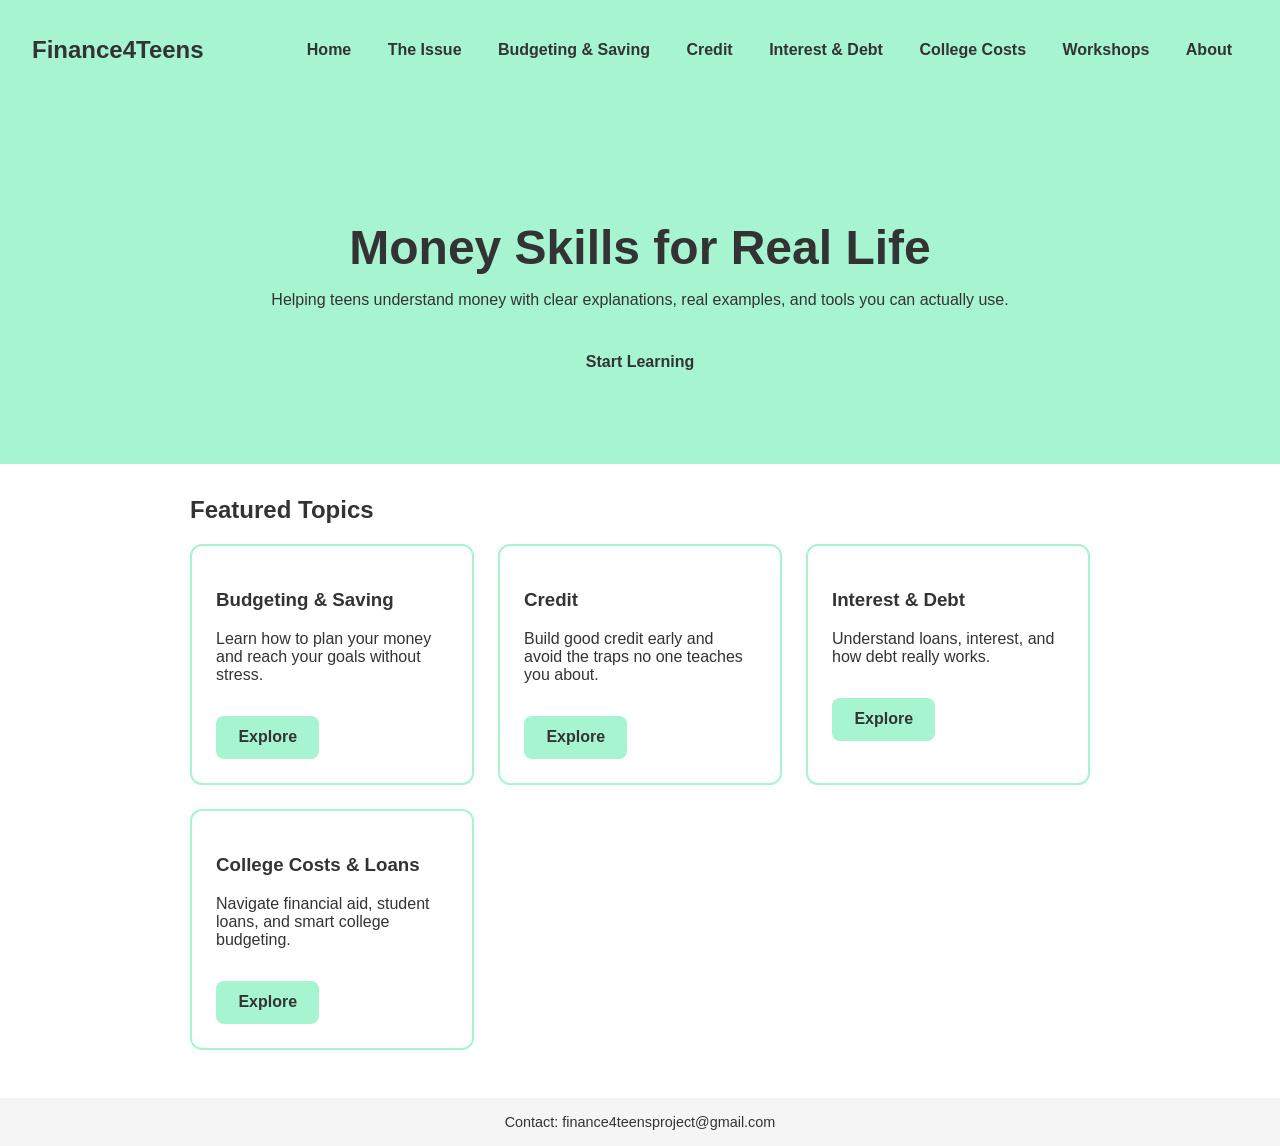
==== index.html @ e800d02d "Add files via upload" ====
<!DOCTYPE html>
<html>
<head>
    <title>Finance4Teens</title>
    <link rel="stylesheet" href="style.css">
</head>

<body>

<header>
    <h2>Finance4Teens</h2>
    <nav>
        <a href="index.html">Home</a>
        <a href="the-issue.html">The Issue</a>
        <a href="budgeting.html">Budgeting & Saving</a>
        <a href="credit.html">Credit</a>
        <a href="interest-debt.html">Interest & Debt</a>
        <a href="college-costs.html">College Costs</a>
        <a href="workshops.html">Workshops</a>
        <a href="about.html">About</a>
    </nav>
</header>

<section class="hero">
    <h1>Money Skills for Real Life</h1>
    <p>Helping teens understand money with clear explanations, real examples, and tools you can actually use.</p>
    <a class="btn" href="the-issue.html">Start Learning</a>
</section>

<div class="container">
    <h2>Featured Topics</h2>
    <div class="card-grid">

        <div class="card">
            <h3>Budgeting & Saving</h3>
            <p>Learn how to plan your money and reach your goals without stress.</p>
            <a class="btn" href="budgeting.html">Explore</a>
        </div>

        <div class="card">
            <h3>Credit</h3>
            <p>Build good credit early and avoid the traps no one teaches you about.</p>
            <a class="btn" href="credit.html">Explore</a>
        </div>

        <div class="card">
            <h3>Interest & Debt</h3>
            <p>Understand loans, interest, and how debt really works.</p>
            <a class="btn" href="interest-debt.html">Explore</a>
        </div>

        <div class="card">
            <h3>College Costs & Loans</h3>
            <p>Navigate financial aid, student loans, and smart college budgeting.</p>
            <a class="btn" href="college-costs.html">Explore</a>
        </div>

    </div>
</div>

<footer>
    Contact: finance4teensproject@gmail.com
</footer>

</body>
</html>
---- style.css ----
:root {
    --mint: #a7f5d0;
    --dark-mint: #6fd0a9;
    --text: #333;
    --white: #ffffff;
}

body {
    margin: 0;
    font-family: 'Inter', sans-serif;
    background: var(--white);
    color: var(--text);
}

header {
    background: var(--mint);
    padding: 1rem 2rem;
    display: flex;
    justify-content: space-between;
    align-items: center;
}

nav a {
    margin: 0 1rem;
    text-decoration: none;
    color: var(--text);
    font-weight: 600;
}

nav a:hover {
    color: var(--dark-mint);
}

.hero {
    background: var(--mint);
    padding: 5rem 2rem;
    text-align: center;
}

.hero h1 {
    font-size: 3rem;
    margin-bottom: 1rem;
}

.container {
    max-width: 900px;
    margin: 2rem auto;
    padding: 0 1rem;
}

.card-grid {
    display: grid;
    grid-template-columns: repeat(auto-fit, minmax(250px, 1fr));
    gap: 1.5rem;
}

.card {
    border: 2px solid var(--mint);
    padding: 1.5rem;
    border-radius: 12px;
    background: var(--white);
    transition: 0.2s;
}

.card:hover {
    border-color: var(--dark-mint);
    transform: translateY(-5px);
}

.btn {
    display: inline-block;
    padding: 0.8rem 1.4rem;
    background: var(--mint);
    border-radius: 8px;
    text-decoration: none;
    font-weight: 600;
    margin-top: 1rem;
    color: var(--text);
}

.btn:hover {
    background: var(--dark-mint);
}

footer {
    text-align: center;
    padding: 1rem 0;
    margin-top: 3rem;
    background: #f5f5f5;
    font-size: 0.9rem;
}
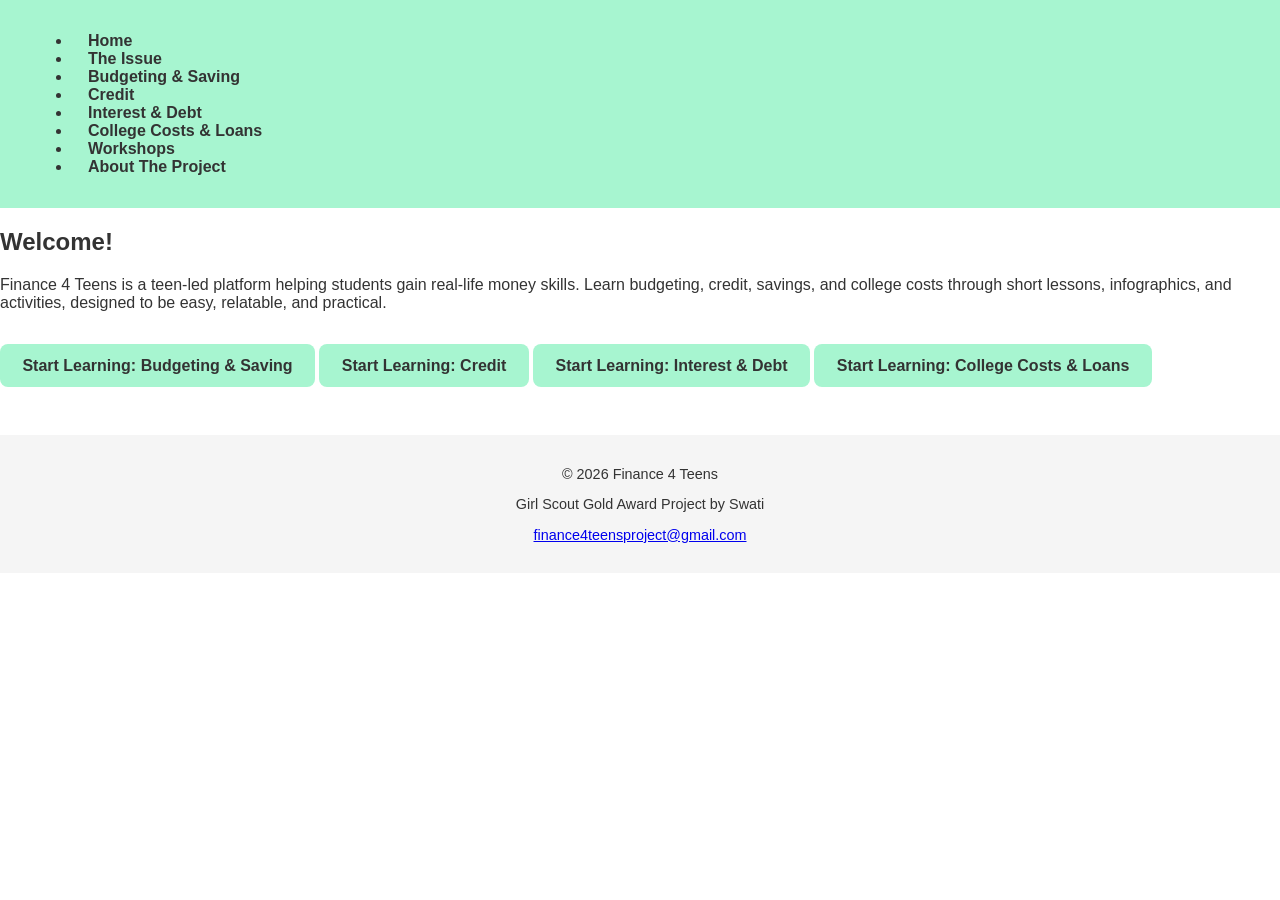
==== commit 06c6720b: "Update index.html" ====
--- a/index.html
+++ b/index.html
@@ -1,66 +1,52 @@
 <!DOCTYPE html>
-<html>
+<html lang="en">
 <head>
-    <title>Finance4Teens</title>
-    <link rel="stylesheet" href="style.css">
+  <meta charset="UTF-8">
+  <meta name="viewport" content="width=device-width, initial-scale=1.0">
+  <title>Finance 4 Teens</title>
+  <link rel="stylesheet" href="style.css">
 </head>
+<body>
+  <!-- Header / Navigation -->
+  <header>
+    <nav>
+      <ul class="nav-list">
+        <li><a href="index.html">Home</a></li>
+        <li><a href="the-issue.html">The Issue</a></li>
+        <li><a href="budgeting.html">Budgeting & Saving</a></li>
+        <li><a href="credit.html">Credit</a></li>
+        <li><a href="interest-debt.html">Interest & Debt</a></li>
+        <li><a href="college-costs.html">College Costs & Loans</a></li>
+        <li><a href="workshops.html">Workshops</a></li>
+        <li><a href="about.html">About The Project</a></li>
+      </ul>
+    </nav>
+  </header>
 
-<body>
+  <!-- Main Content -->
+  <main class="home">
+    <section class="welcome-section">
+      <h1>Welcome!</h1>
+      <p>
+        Finance 4 Teens is a teen-led platform helping students gain real-life money skills.
+        Learn budgeting, credit, savings, and college costs through short lessons, infographics, and activities,
+        designed to be easy, relatable, and practical.
+      </p>
+      <!-- Buttons / Call-to-action -->
+      <div class="cta-buttons">
+        <a href="budgeting.html" class="btn">Start Learning: Budgeting & Saving</a>
+        <a href="credit.html" class="btn">Start Learning: Credit</a>
+        <a href="interest-debt.html" class="btn">Start Learning: Interest & Debt</a>
+        <a href="college-costs.html" class="btn">Start Learning: College Costs & Loans</a>
+      </div>
+    </section>
+  </main>
 
-<header>
-    <h2>Finance4Teens</h2>
-    <nav>
-        <a href="index.html">Home</a>
-        <a href="the-issue.html">The Issue</a>
-        <a href="budgeting.html">Budgeting & Saving</a>
-        <a href="credit.html">Credit</a>
-        <a href="interest-debt.html">Interest & Debt</a>
-        <a href="college-costs.html">College Costs</a>
-        <a href="workshops.html">Workshops</a>
-        <a href="about.html">About</a>
-    </nav>
-</header>
-
-<section class="hero">
-    <h1>Money Skills for Real Life</h1>
-    <p>Helping teens understand money with clear explanations, real examples, and tools you can actually use.</p>
-    <a class="btn" href="the-issue.html">Start Learning</a>
-</section>
-
-<div class="container">
-    <h2>Featured Topics</h2>
-    <div class="card-grid">
-
-        <div class="card">
-            <h3>Budgeting & Saving</h3>
-            <p>Learn how to plan your money and reach your goals without stress.</p>
-            <a class="btn" href="budgeting.html">Explore</a>
-        </div>
-
-        <div class="card">
-            <h3>Credit</h3>
-            <p>Build good credit early and avoid the traps no one teaches you about.</p>
-            <a class="btn" href="credit.html">Explore</a>
-        </div>
-
-        <div class="card">
-            <h3>Interest & Debt</h3>
-            <p>Understand loans, interest, and how debt really works.</p>
-            <a class="btn" href="interest-debt.html">Explore</a>
-        </div>
-
-        <div class="card">
-            <h3>College Costs & Loans</h3>
-            <p>Navigate financial aid, student loans, and smart college budgeting.</p>
-            <a class="btn" href="college-costs.html">Explore</a>
-        </div>
-
-    </div>
-</div>
-
-<footer>
-    Contact: finance4teensproject@gmail.com
-</footer>
-
+  <!-- Footer -->
+  <footer>
+    <p>© 2026 Finance 4 Teens</p>
+    <p>Girl Scout Gold Award Project by Swati</p>
+    <p><a href="mailto:finance4teensproject@gmail.com">finance4teensproject@gmail.com</a></p>
+  </footer>
 </body>
-</html>+</html>
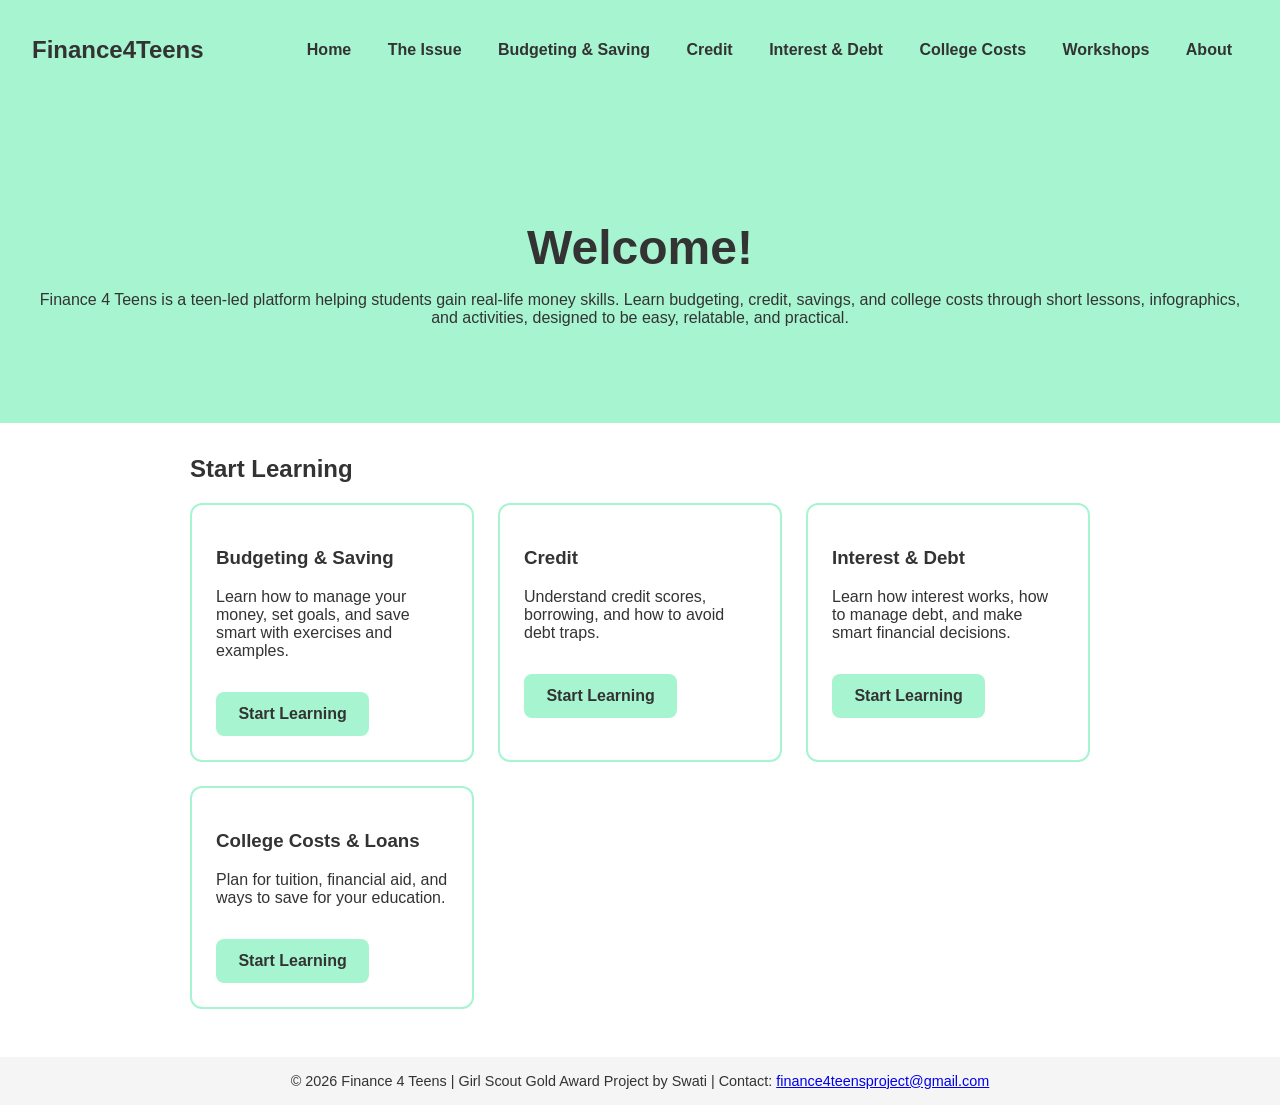
==== commit 1b576bf5: "Update index.html" ====
--- a/index.html
+++ b/index.html
@@ -1,52 +1,59 @@
 <!DOCTYPE html>
-<html lang="en">
+<html>
 <head>
-  <meta charset="UTF-8">
-  <meta name="viewport" content="width=device-width, initial-scale=1.0">
-  <title>Finance 4 Teens</title>
-  <link rel="stylesheet" href="style.css">
+    <title>Finance 4 Teens</title>
+    <link rel="stylesheet" href="style.css">
 </head>
 <body>
-  <!-- Header / Navigation -->
-  <header>
+
+<header>
+    <h2>Finance4Teens</h2>
     <nav>
-      <ul class="nav-list">
-        <li><a href="index.html">Home</a></li>
-        <li><a href="the-issue.html">The Issue</a></li>
-        <li><a href="budgeting.html">Budgeting & Saving</a></li>
-        <li><a href="credit.html">Credit</a></li>
-        <li><a href="interest-debt.html">Interest & Debt</a></li>
-        <li><a href="college-costs.html">College Costs & Loans</a></li>
-        <li><a href="workshops.html">Workshops</a></li>
-        <li><a href="about.html">About The Project</a></li>
-      </ul>
+        <a href="index.html">Home</a>
+        <a href="the-issue.html">The Issue</a>
+        <a href="budgeting.html">Budgeting & Saving</a>
+        <a href="credit.html">Credit</a>
+        <a href="interest-debt.html">Interest & Debt</a>
+        <a href="college-costs.html">College Costs</a>
+        <a href="workshops.html">Workshops</a>
+        <a href="about.html">About</a>
     </nav>
-  </header>
+</header>
 
-  <!-- Main Content -->
-  <main class="home">
-    <section class="welcome-section">
-      <h1>Welcome!</h1>
-      <p>
-        Finance 4 Teens is a teen-led platform helping students gain real-life money skills.
-        Learn budgeting, credit, savings, and college costs through short lessons, infographics, and activities,
-        designed to be easy, relatable, and practical.
-      </p>
-      <!-- Buttons / Call-to-action -->
-      <div class="cta-buttons">
-        <a href="budgeting.html" class="btn">Start Learning: Budgeting & Saving</a>
-        <a href="credit.html" class="btn">Start Learning: Credit</a>
-        <a href="interest-debt.html" class="btn">Start Learning: Interest & Debt</a>
-        <a href="college-costs.html" class="btn">Start Learning: College Costs & Loans</a>
-      </div>
-    </section>
-  </main>
+<section class="hero">
+    <h1>Welcome!</h1>
+    <p>Finance 4 Teens is a teen-led platform helping students gain real-life money skills. Learn budgeting, credit, savings, and college costs through short lessons, infographics, and activities, designed to be easy, relatable, and practical.</p>
+</section>
 
-  <!-- Footer -->
-  <footer>
-    <p>© 2026 Finance 4 Teens</p>
-    <p>Girl Scout Gold Award Project by Swati</p>
-    <p><a href="mailto:finance4teensproject@gmail.com">finance4teensproject@gmail.com</a></p>
-  </footer>
+<div class="container">
+    <h2>Start Learning</h2>
+    <div class="card-grid">
+        <div class="card">
+            <h3>Budgeting & Saving</h3>
+            <p>Learn how to manage your money, set goals, and save smart with exercises and examples.</p>
+            <a href="budgeting.html" class="btn">Start Learning</a>
+        </div>
+        <div class="card">
+            <h3>Credit</h3>
+            <p>Understand credit scores, borrowing, and how to avoid debt traps.</p>
+            <a href="credit.html" class="btn">Start Learning</a>
+        </div>
+        <div class="card">
+            <h3>Interest & Debt</h3>
+            <p>Learn how interest works, how to manage debt, and make smart financial decisions.</p>
+            <a href="interest-debt.html" class="btn">Start Learning</a>
+        </div>
+        <div class="card">
+            <h3>College Costs & Loans</h3>
+            <p>Plan for tuition, financial aid, and ways to save for your education.</p>
+            <a href="college-costs.html" class="btn">Start Learning</a>
+        </div>
+    </div>
+</div>
+
+<footer>
+    © 2026 Finance 4 Teens | Girl Scout Gold Award Project by Swati | Contact: <a href="mailto:finance4teensproject@gmail.com">finance4teensproject@gmail.com</a>
+</footer>
+
 </body>
 </html>
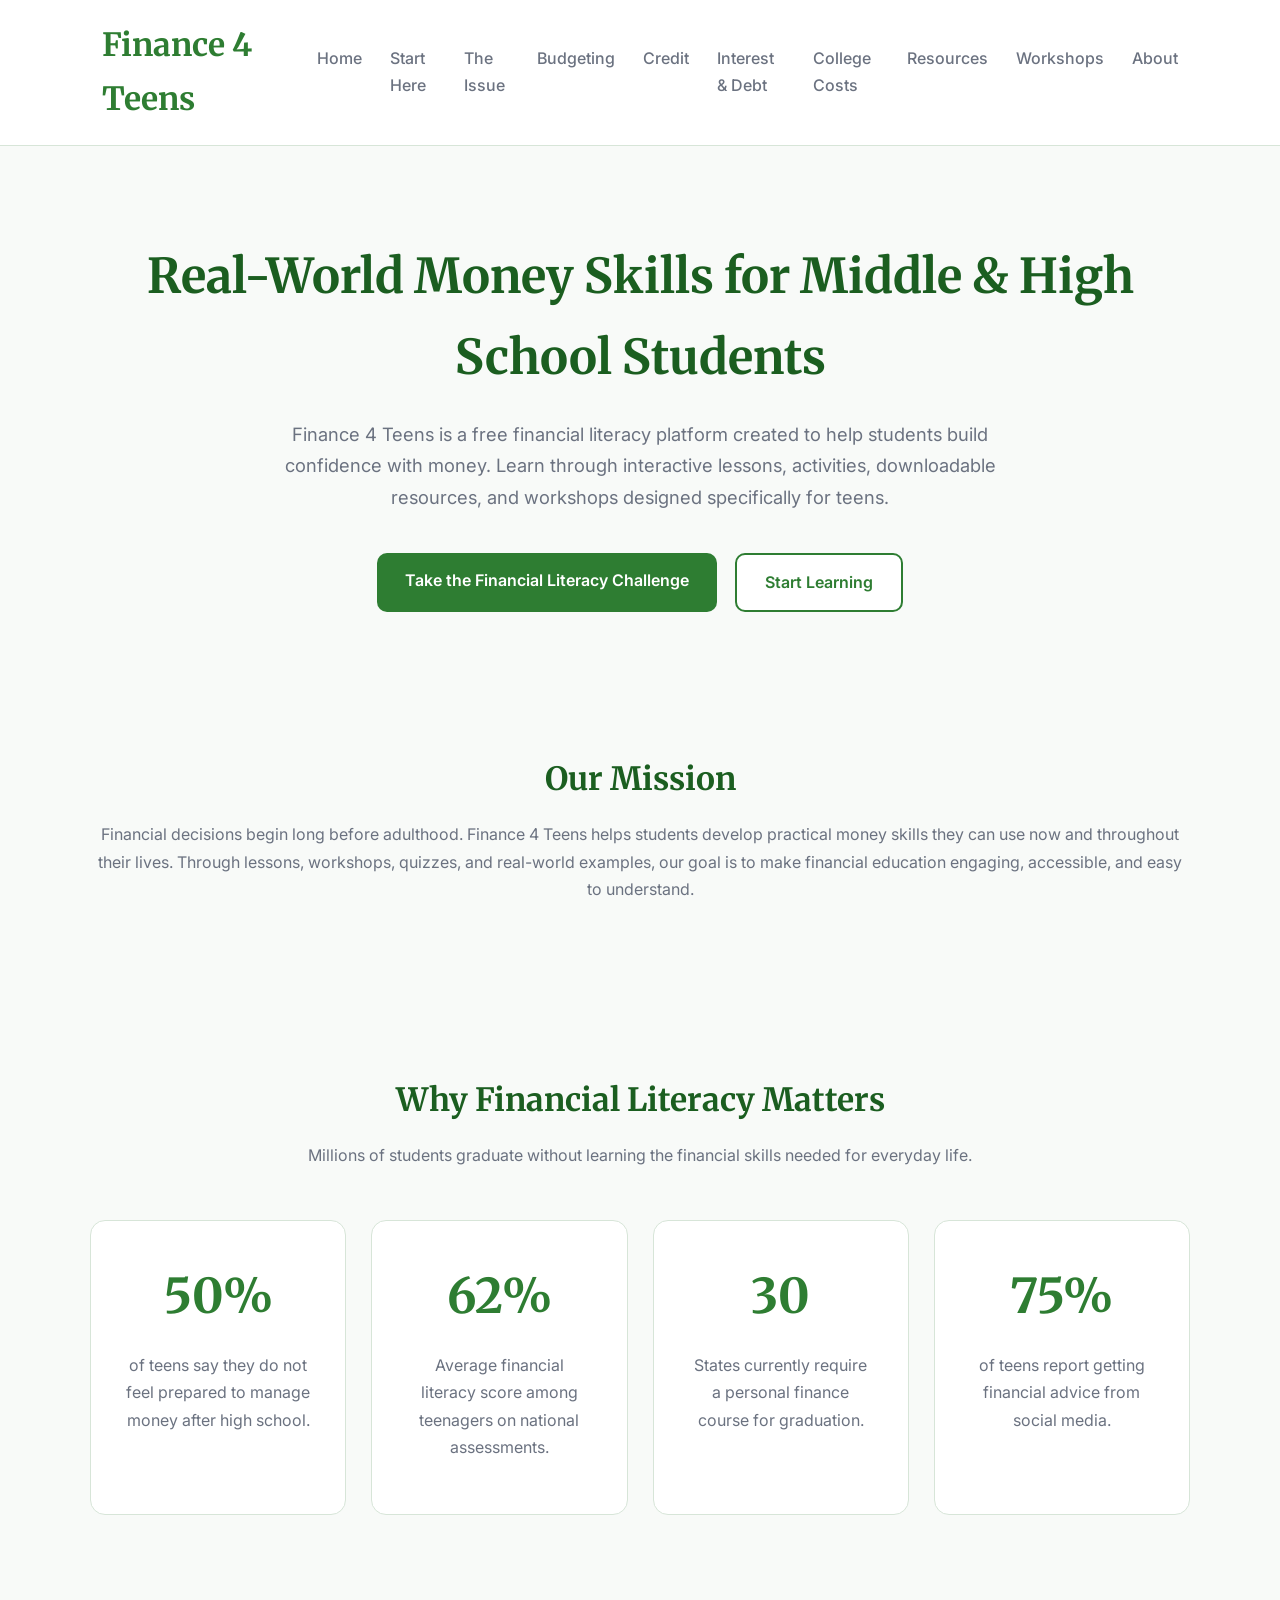
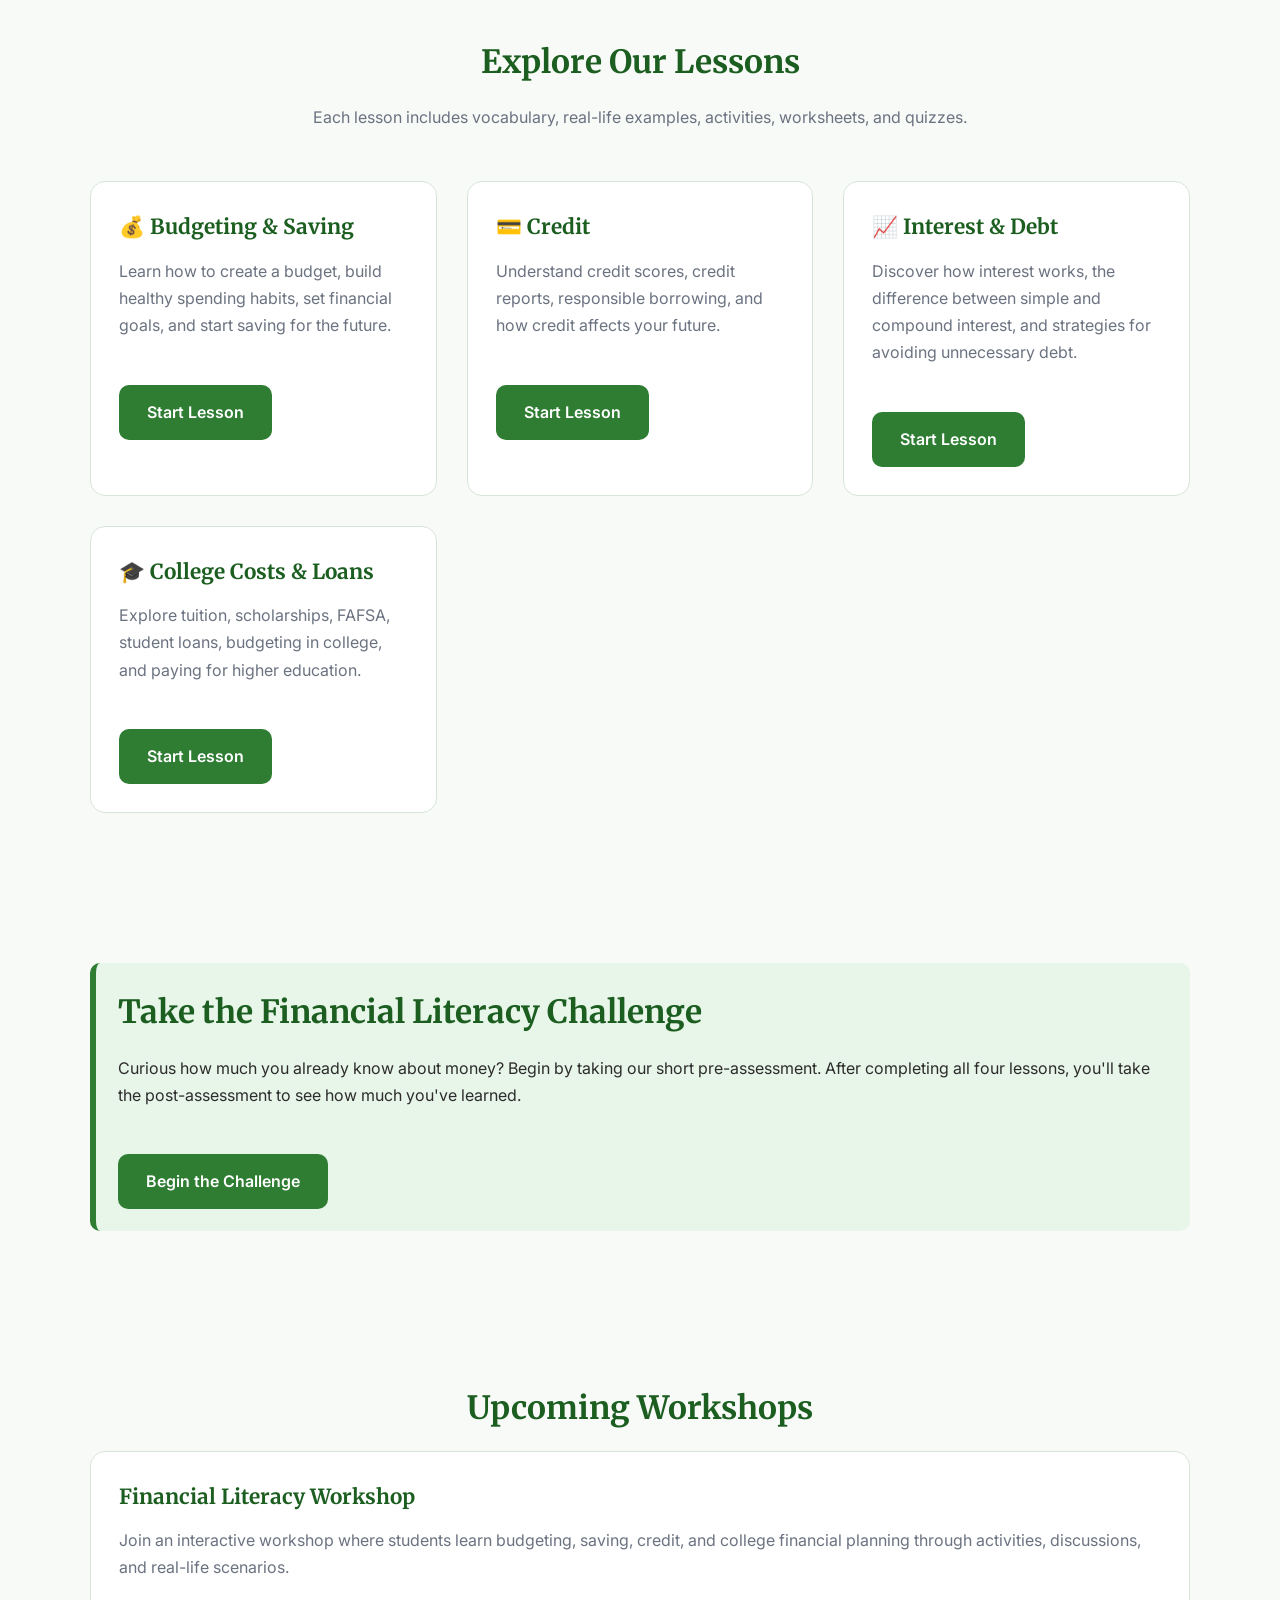
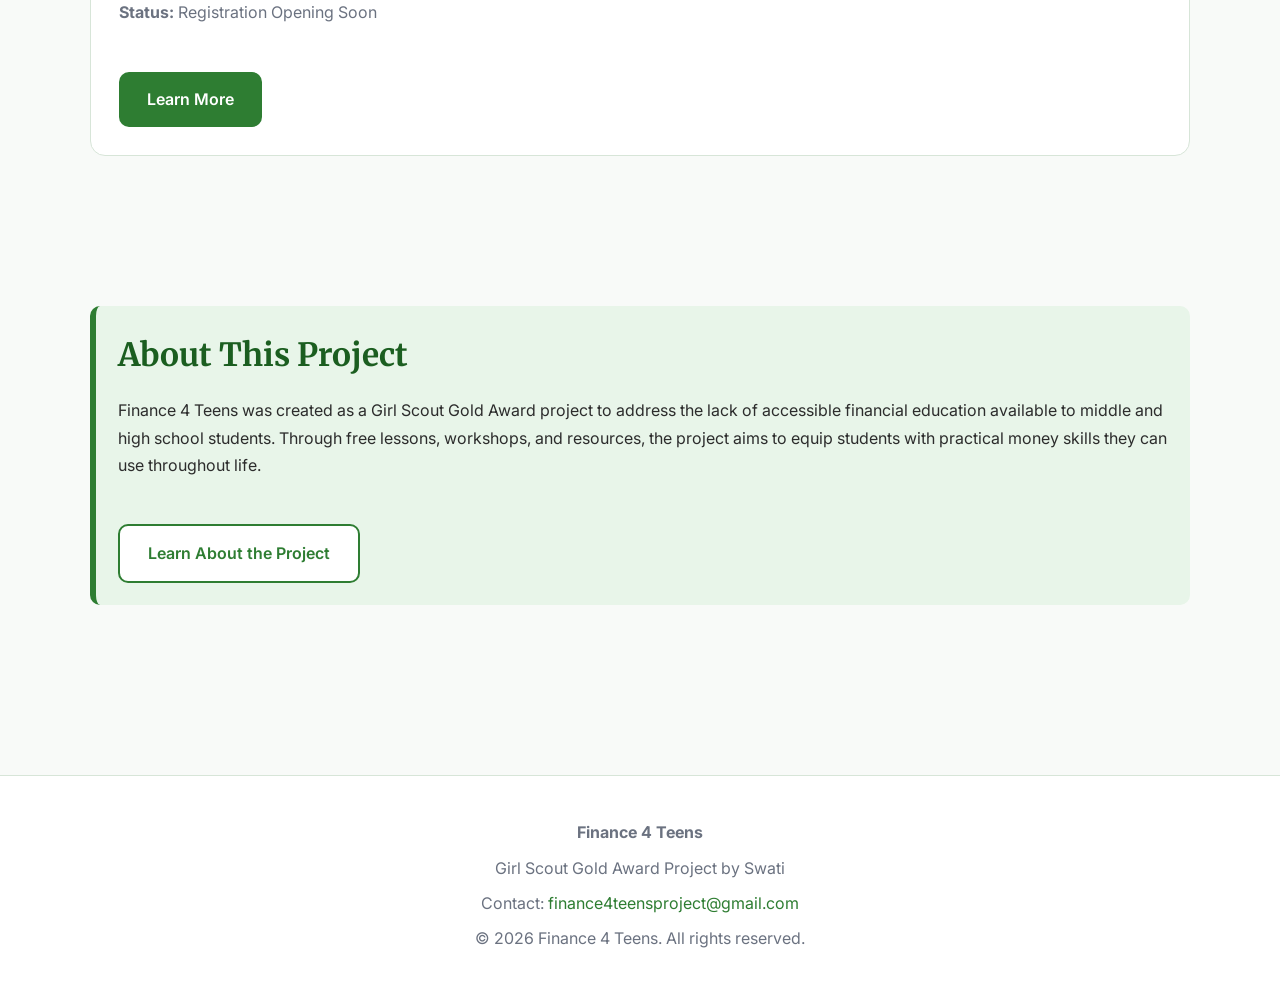
==== commit eced469e: "Update index.html" ====
--- a/index.html
+++ b/index.html
@@ -1,59 +1,287 @@
 <!DOCTYPE html>
-<html>
+<html lang="en">
+
 <head>
+    <meta charset="UTF-8">
+    <meta name="viewport" content="width=device-width, initial-scale=1.0">
     <title>Finance 4 Teens</title>
     <link rel="stylesheet" href="style.css">
 </head>
+
 <body>
 
 <header>
-    <h2>Finance4Teens</h2>
+
+    <h2>Finance 4 Teens</h2>
+
     <nav>
         <a href="index.html">Home</a>
+        <a href="start.html">Start Here</a>
         <a href="the-issue.html">The Issue</a>
-        <a href="budgeting.html">Budgeting & Saving</a>
+        <a href="budgeting.html">Budgeting</a>
         <a href="credit.html">Credit</a>
         <a href="interest-debt.html">Interest & Debt</a>
         <a href="college-costs.html">College Costs</a>
+        <a href="resources.html">Resources</a>
         <a href="workshops.html">Workshops</a>
         <a href="about.html">About</a>
     </nav>
+
 </header>
 
+<!-- HERO -->
+
 <section class="hero">
-    <h1>Welcome!</h1>
-    <p>Finance 4 Teens is a teen-led platform helping students gain real-life money skills. Learn budgeting, credit, savings, and college costs through short lessons, infographics, and activities, designed to be easy, relatable, and practical.</p>
-</section>
-
-<div class="container">
-    <h2>Start Learning</h2>
+
+    <h1>Real-World Money Skills for Middle & High School Students</h1>
+
+    <p>
+        Finance 4 Teens is a free financial literacy platform created to help students build confidence with money.
+        Learn through interactive lessons, activities, downloadable resources, and workshops designed specifically
+        for teens.
+    </p>
+
+    <div class="button-group">
+        <a href="start.html" class="btn">Take the Financial Literacy Challenge</a>
+        <a href="budgeting.html" class="btn btn-outline">Start Learning</a>
+    </div>
+
+</section>
+
+<!-- MISSION -->
+
+<section class="container">
+
+    <h2 class="section-title">Our Mission</h2>
+
+    <p class="section-subtitle">
+
+        Financial decisions begin long before adulthood.
+
+        Finance 4 Teens helps students develop practical money skills they can use now and throughout their lives.
+        Through lessons, workshops, quizzes, and real-world examples, our goal is to make financial education
+        engaging, accessible, and easy to understand.
+
+    </p>
+
+</section>
+
+<!-- QUICK FACTS -->
+
+<section class="container">
+
+    <h2 class="section-title">Why Financial Literacy Matters</h2>
+
+    <p class="section-subtitle">
+        Millions of students graduate without learning the financial skills needed for everyday life.
+    </p>
+
+    <div class="stats-grid">
+
+        <div class="stat-card">
+            <h2>50%</h2>
+            <p>of teens say they do not feel prepared to manage money after high school.</p>
+        </div>
+
+        <div class="stat-card">
+            <h2>62%</h2>
+            <p>Average financial literacy score among teenagers on national assessments.</p>
+        </div>
+
+        <div class="stat-card">
+            <h2>30</h2>
+            <p>States currently require a personal finance course for graduation.</p>
+        </div>
+
+        <div class="stat-card">
+            <h2>75%</h2>
+            <p>of teens report getting financial advice from social media.</p>
+        </div>
+
+    </div>
+
+</section>
+
+<!-- FEATURED LESSONS -->
+
+<section class="container">
+
+    <h2 class="section-title">Explore Our Lessons</h2>
+
+    <p class="section-subtitle">
+        Each lesson includes vocabulary, real-life examples, activities, worksheets, and quizzes.
+    </p>
+
     <div class="card-grid">
-        <div class="card">
-            <h3>Budgeting & Saving</h3>
-            <p>Learn how to manage your money, set goals, and save smart with exercises and examples.</p>
-            <a href="budgeting.html" class="btn">Start Learning</a>
-        </div>
-        <div class="card">
-            <h3>Credit</h3>
-            <p>Understand credit scores, borrowing, and how to avoid debt traps.</p>
-            <a href="credit.html" class="btn">Start Learning</a>
-        </div>
-        <div class="card">
-            <h3>Interest & Debt</h3>
-            <p>Learn how interest works, how to manage debt, and make smart financial decisions.</p>
-            <a href="interest-debt.html" class="btn">Start Learning</a>
-        </div>
-        <div class="card">
-            <h3>College Costs & Loans</h3>
-            <p>Plan for tuition, financial aid, and ways to save for your education.</p>
-            <a href="college-costs.html" class="btn">Start Learning</a>
-        </div>
-    </div>
-</div>
+
+        <div class="card">
+
+            <h3>💰 Budgeting & Saving</h3>
+
+            <p>
+                Learn how to create a budget, build healthy spending habits,
+                set financial goals, and start saving for the future.
+            </p>
+
+            <br>
+
+            <a href="budgeting.html" class="btn">Start Lesson</a>
+
+        </div>
+
+        <div class="card">
+
+            <h3>💳 Credit</h3>
+
+            <p>
+                Understand credit scores, credit reports,
+                responsible borrowing, and how credit affects your future.
+            </p>
+
+            <br>
+
+            <a href="credit.html" class="btn">Start Lesson</a>
+
+        </div>
+
+        <div class="card">
+
+            <h3>📈 Interest & Debt</h3>
+
+            <p>
+                Discover how interest works,
+                the difference between simple and compound interest,
+                and strategies for avoiding unnecessary debt.
+            </p>
+
+            <br>
+
+            <a href="interest-debt.html" class="btn">Start Lesson</a>
+
+        </div>
+
+        <div class="card">
+
+            <h3>🎓 College Costs & Loans</h3>
+
+            <p>
+                Explore tuition, scholarships, FAFSA, student loans,
+                budgeting in college, and paying for higher education.
+            </p>
+
+            <br>
+
+            <a href="college-costs.html" class="btn">Start Lesson</a>
+
+        </div>
+
+    </div>
+
+</section>
+
+<!-- CHALLENGE -->
+
+<section class="container">
+
+    <div class="info-box">
+
+        <h2>Take the Financial Literacy Challenge</h2>
+
+        <p>
+
+            Curious how much you already know about money?
+
+            Begin by taking our short pre-assessment. After completing all four lessons,
+            you'll take the post-assessment to see how much you've learned.
+
+        </p>
+
+        <br>
+
+        <a href="start.html" class="btn">
+            Begin the Challenge
+        </a>
+
+    </div>
+
+</section>
+
+<!-- WORKSHOPS -->
+
+<section class="container">
+
+    <h2 class="section-title">
+        Upcoming Workshops
+    </h2>
+
+    <div class="card">
+
+        <h3>Financial Literacy Workshop</h3>
+
+        <p>
+
+            Join an interactive workshop where students learn budgeting,
+            saving, credit, and college financial planning through activities,
+            discussions, and real-life scenarios.
+
+        </p>
+
+        <p><strong>Status:</strong> Registration Opening Soon</p>
+
+        <br>
+
+        <a href="workshops.html" class="btn">
+            Learn More
+        </a>
+
+    </div>
+
+</section>
+
+<!-- GOLD AWARD -->
+
+<section class="container">
+
+    <div class="info-box">
+
+        <h2>About This Project</h2>
+
+        <p>
+
+            Finance 4 Teens was created as a Girl Scout Gold Award project to address the lack of accessible
+            financial education available to middle and high school students. Through free lessons,
+            workshops, and resources, the project aims to equip students with practical money skills
+            they can use throughout life.
+
+        </p>
+
+        <br>
+
+        <a href="about.html" class="btn btn-outline">
+            Learn About the Project
+        </a>
+
+    </div>
+
+</section>
 
 <footer>
-    © 2026 Finance 4 Teens | Girl Scout Gold Award Project by Swati | Contact: <a href="mailto:finance4teensproject@gmail.com">finance4teensproject@gmail.com</a>
+
+    <p><strong>Finance 4 Teens</strong></p>
+
+    <p>Girl Scout Gold Award Project by Swati</p>
+
+    <p>
+        Contact:
+        <a href="mailto:finance4teensproject@gmail.com">
+            finance4teensproject@gmail.com
+        </a>
+    </p>
+
+    <p>© 2026 Finance 4 Teens. All rights reserved.</p>
+
 </footer>
 
 </body>
+
 </html>
--- a/style.css
+++ b/style.css
@@ -1,91 +1,471 @@
-:root {
-    --mint: #a7f5d0;
-    --dark-mint: #6fd0a9;
-    --text: #333;
-    --white: #ffffff;
-}
-
-body {
-    margin: 0;
-    font-family: 'Inter', sans-serif;
-    background: var(--white);
-    color: var(--text);
-}
-
-header {
-    background: var(--mint);
-    padding: 1rem 2rem;
-    display: flex;
-    justify-content: space-between;
-    align-items: center;
-}
-
-nav a {
-    margin: 0 1rem;
-    text-decoration: none;
-    color: var(--text);
-    font-weight: 600;
-}
-
-nav a:hover {
-    color: var(--dark-mint);
-}
-
-.hero {
-    background: var(--mint);
-    padding: 5rem 2rem;
-    text-align: center;
-}
-
-.hero h1 {
-    font-size: 3rem;
-    margin-bottom: 1rem;
-}
-
-.container {
-    max-width: 900px;
-    margin: 2rem auto;
-    padding: 0 1rem;
-}
-
-.card-grid {
-    display: grid;
-    grid-template-columns: repeat(auto-fit, minmax(250px, 1fr));
-    gap: 1.5rem;
-}
-
-.card {
-    border: 2px solid var(--mint);
-    padding: 1.5rem;
-    border-radius: 12px;
-    background: var(--white);
-    transition: 0.2s;
-}
-
-.card:hover {
-    border-color: var(--dark-mint);
-    transform: translateY(-5px);
-}
-
-.btn {
-    display: inline-block;
-    padding: 0.8rem 1.4rem;
-    background: var(--mint);
-    border-radius: 8px;
-    text-decoration: none;
-    font-weight: 600;
-    margin-top: 1rem;
-    color: var(--text);
-}
-
-.btn:hover {
-    background: var(--dark-mint);
-}
-
-footer {
-    text-align: center;
-    padding: 1rem 0;
-    margin-top: 3rem;
-    background: #f5f5f5;
-    font-size: 0.9rem;
-}+/* ==========================================
+   FINANCE 4 TEENS
+   Girl Scout Gold Award Project
+   style.css
+========================================== */
+
+/* ---------- GOOGLE FONT ---------- */
+@import url('https://fonts.googleapis.com/css2?family=Inter:wght@300;400;500;600;700&family=Merriweather:wght@700&display=swap');
+
+/* ---------- COLORS ---------- */
+
+:root{
+    --green:#2E7D32;
+    --dark-green:#1B5E20;
+    --light-green:#E8F5E9;
+    --background:#F8FAF8;
+    --white:#ffffff;
+    --text:#2C2C2C;
+    --gray:#6B7280;
+    --border:#D7E5D8;
+}
+
+/* ---------- RESET ---------- */
+
+*{
+    margin:0;
+    padding:0;
+    box-sizing:border-box;
+}
+
+html{
+    scroll-behavior:smooth;
+}
+
+body{
+    font-family:'Inter',sans-serif;
+    background:var(--background);
+    color:var(--text);
+    line-height:1.7;
+}
+
+/* ---------- LINKS ---------- */
+
+a{
+    text-decoration:none;
+    color:inherit;
+}
+
+/* ---------- HEADINGS ---------- */
+
+h1,h2,h3,h4{
+    font-family:'Merriweather',serif;
+    color:var(--dark-green);
+    margin-bottom:15px;
+}
+
+h1{
+    font-size:3rem;
+}
+
+h2{
+    font-size:2rem;
+}
+
+h3{
+    font-size:1.3rem;
+}
+
+p{
+    margin-bottom:18px;
+}
+
+/* ---------- HEADER ---------- */
+
+header{
+    background:white;
+    position:sticky;
+    top:0;
+    z-index:1000;
+
+    display:flex;
+    justify-content:space-between;
+    align-items:center;
+
+    padding:18px 8%;
+
+    border-bottom:1px solid var(--border);
+}
+
+header h2{
+    margin:0;
+    color:var(--green);
+}
+
+nav{
+    display:flex;
+    gap:28px;
+}
+
+nav a{
+    font-weight:500;
+    color:var(--gray);
+    transition:.25s;
+}
+
+nav a:hover{
+    color:var(--green);
+}
+
+/* ---------- HERO ---------- */
+
+.hero{
+    max-width:1100px;
+    margin:auto;
+    padding:90px 20px 80px;
+
+    text-align:center;
+}
+
+.hero h1{
+    margin-bottom:20px;
+}
+
+.hero p{
+    max-width:720px;
+    margin:auto;
+    color:var(--gray);
+    font-size:1.15rem;
+}
+
+/* ---------- BUTTONS ---------- */
+
+.button-group{
+    margin-top:40px;
+
+    display:flex;
+    justify-content:center;
+    gap:18px;
+    flex-wrap:wrap;
+}
+
+.btn{
+    display:inline-block;
+
+    background:var(--green);
+    color:white;
+
+    padding:14px 28px;
+
+    border-radius:10px;
+
+    font-weight:600;
+
+    transition:.25s;
+}
+
+.btn:hover{
+    background:var(--dark-green);
+}
+
+.btn-outline{
+    background:white;
+    color:var(--green);
+    border:2px solid var(--green);
+}
+
+.btn-outline:hover{
+    background:var(--light-green);
+}
+
+/* ---------- CONTAINER ---------- */
+
+.container{
+    width:90%;
+    max-width:1100px;
+    margin:auto;
+    padding:60px 0;
+}
+
+/* ---------- SECTION ---------- */
+
+.section-title{
+    text-align:center;
+    margin-bottom:15px;
+}
+
+.section-subtitle{
+    text-align:center;
+    color:var(--gray);
+    margin-bottom:50px;
+}
+
+/* ---------- CARDS ---------- */
+
+.card-grid{
+    display:grid;
+    grid-template-columns:repeat(auto-fit,minmax(260px,1fr));
+    gap:30px;
+}
+
+.card{
+    background:white;
+    border:1px solid var(--border);
+    border-radius:15px;
+    padding:28px;
+}
+
+.card h3{
+    margin-bottom:12px;
+}
+
+.card p{
+    color:var(--gray);
+}
+
+.card:hover{
+    border-color:var(--green);
+}
+
+/* ---------- STATISTICS ---------- */
+
+.stats-grid{
+    display:grid;
+    grid-template-columns:repeat(auto-fit,minmax(220px,1fr));
+    gap:25px;
+}
+
+.stat-card{
+
+    background:white;
+
+    padding:35px;
+
+    text-align:center;
+
+    border-radius:15px;
+
+    border:1px solid var(--border);
+}
+
+.stat-card h2{
+
+    font-size:3rem;
+
+    color:var(--green);
+}
+
+.stat-card p{
+    color:var(--gray);
+}
+
+/* ---------- INFO BOX ---------- */
+
+.info-box{
+
+    background:var(--light-green);
+
+    border-left:6px solid var(--green);
+
+    padding:22px;
+
+    border-radius:10px;
+
+    margin:30px 0;
+}
+
+/* ---------- CHECK YOURSELF ---------- */
+
+.question-box{
+
+    background:white;
+
+    border-radius:15px;
+
+    padding:25px;
+
+    margin:30px 0;
+
+    border:1px solid var(--border);
+}
+
+.question-box h3{
+
+    margin-bottom:18px;
+}
+
+.question-box ul{
+
+    margin-left:22px;
+}
+
+.question-box li{
+
+    margin-bottom:10px;
+}
+
+/* ---------- DOWNLOAD BOX ---------- */
+
+.download{
+
+    background:white;
+
+    border-radius:15px;
+
+    border:1px solid var(--border);
+
+    padding:20px;
+
+    display:flex;
+
+    justify-content:space-between;
+
+    align-items:center;
+
+    margin-bottom:20px;
+}
+
+/* ---------- LESSON INFO ---------- */
+
+.lesson-info{
+
+display:grid;
+
+grid-template-columns:repeat(auto-fit,minmax(180px,1fr));
+
+gap:20px;
+
+margin-top:45px;
+}
+
+.lesson-box{
+
+background:white;
+
+padding:20px;
+
+border-radius:15px;
+
+text-align:center;
+
+border:1px solid var(--border);
+}
+
+/* ---------- TABLE ---------- */
+
+table{
+
+width:100%;
+
+border-collapse:collapse;
+
+margin:35px 0;
+
+background:white;
+}
+
+th{
+
+background:var(--green);
+
+color:white;
+
+padding:14px;
+}
+
+td{
+
+padding:14px;
+
+border:1px solid var(--border);
+}
+
+/* ---------- FORMS ---------- */
+
+input,
+textarea,
+select{
+
+width:100%;
+
+padding:12px;
+
+margin-top:8px;
+
+margin-bottom:20px;
+
+border:1px solid var(--border);
+
+border-radius:10px;
+
+font-size:1rem;
+}
+
+button{
+
+cursor:pointer;
+
+font-size:1rem;
+
+border:none;
+}
+
+/* ---------- FOOTER ---------- */
+
+footer{
+
+margin-top:80px;
+
+background:white;
+
+padding:35px;
+
+text-align:center;
+
+border-top:1px solid var(--border);
+
+color:var(--gray);
+}
+
+footer p{
+
+margin:8px 0;
+}
+
+footer a{
+
+color:var(--green);
+}
+
+/* ---------- RESPONSIVE ---------- */
+
+@media(max-width:900px){
+
+header{
+
+flex-direction:column;
+
+gap:18px;
+}
+
+nav{
+
+flex-wrap:wrap;
+
+justify-content:center;
+
+gap:15px;
+}
+
+.hero{
+
+padding:70px 20px;
+}
+
+.hero h1{
+
+font-size:2.3rem;
+}
+
+.button-group{
+
+flex-direction:column;
+}
+
+.btn{
+
+width:100%;
+text-align:center;
+}
+
+}
